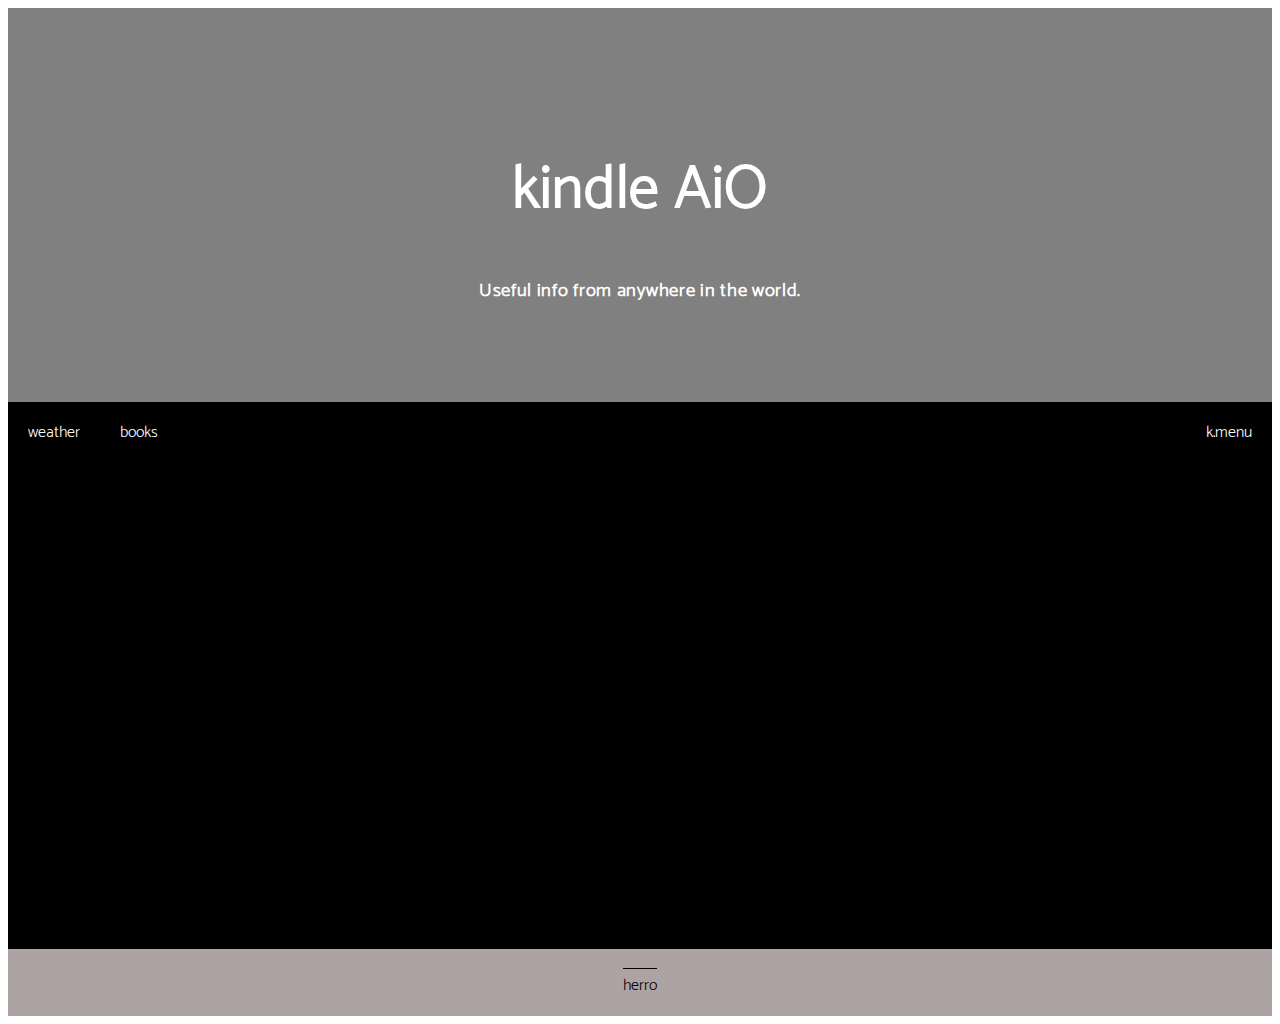
==== index.html @ 25231771 "Add files via upload" ====
<!DOCTYPE html>
<html lang="en">

    <head>
        <title>Amazin' kMenu</title>
        <meta charset="UTF-8">
        <meta name="viewport" content="width=device-width, initial-scale=1">
        <style>
@font-face { font-family: catamaran-light; src: url('catamaran-light.ttf'); } 

            body {
                font-family: catamaran-light, Helvetica, sans-serif;
            }

            .header {
                padding: 80px;
                text-align: center;
                letter-spacing: .70px;
                background: rgb(128, 128, 128);
                color: white;
            }

            .header h1 { 
                font-size: 60px;
            }

            .navbar {
                overflow: hidden;
                background-color: black;
            }

            .navbar a {
                float: left;
                display: block;
                color: white;
                text-align: center;
                padding: 14px 20px;
                text-decoration: none
            }

            .navbar a.right { 
                float: right;
            }

            .navbar a:hover {
                background-color: #ddd;
                color: black;
            }

            * {
                box-sizing: border-box;
            }

            .row { 
                display: flex;
                flex-wrap: wrap;
            }

            .sidetop {
                flex: 30%; 
                background-color: black;
                padding: 20px;
            }

            .sidebottom {
                flex: 100%; 
                background-color: black;
                padding: 20px;
            }

            .main {
                flex: 70%;
                background-color: rgb(173, 163, 163);
                padding: 20px;
                text-align: center;
                text-decoration: overline;
            }

            hr.dotted {
                border-top: 3px dashed #bbb
            }

            hr.solid {
                border-top: 3px solid #bbb
            }

            
        </style>
    </head>
    
    <body>
        <div class="header">
            <h1>kindle AiO</h1>
            <h3>Useful info from anywhere in the world.</h3>
            
        </div>

        <div class="navbar">
            <a href="#">weather</a>
            <a href="#">books</a>
            <a href="#" class="right">k.menu</a>
        </div>

        <div class="row">
            <div class="sidetop">
                <iframe title="Environment Canada Weather" width="300" height="200" src="https://weather.gc.ca/wxlink/wxlink.html?cityCode=on-95&amp;lang=e" allowtransparency="true" frameborder="0"></iframe>
            </div>

            <div class="sidebottom">
                
                <iframe title="Environment Canada Weather" width="300" height="200" src="https://weather.gc.ca/wxlink/wxlink.html?cityCode=on-174&amp;lang=e" allowtransparency="true" frameborder="0"></iframe>
            </div>

            <div class="main">herro</div>
        </div>

    </body>

</html>
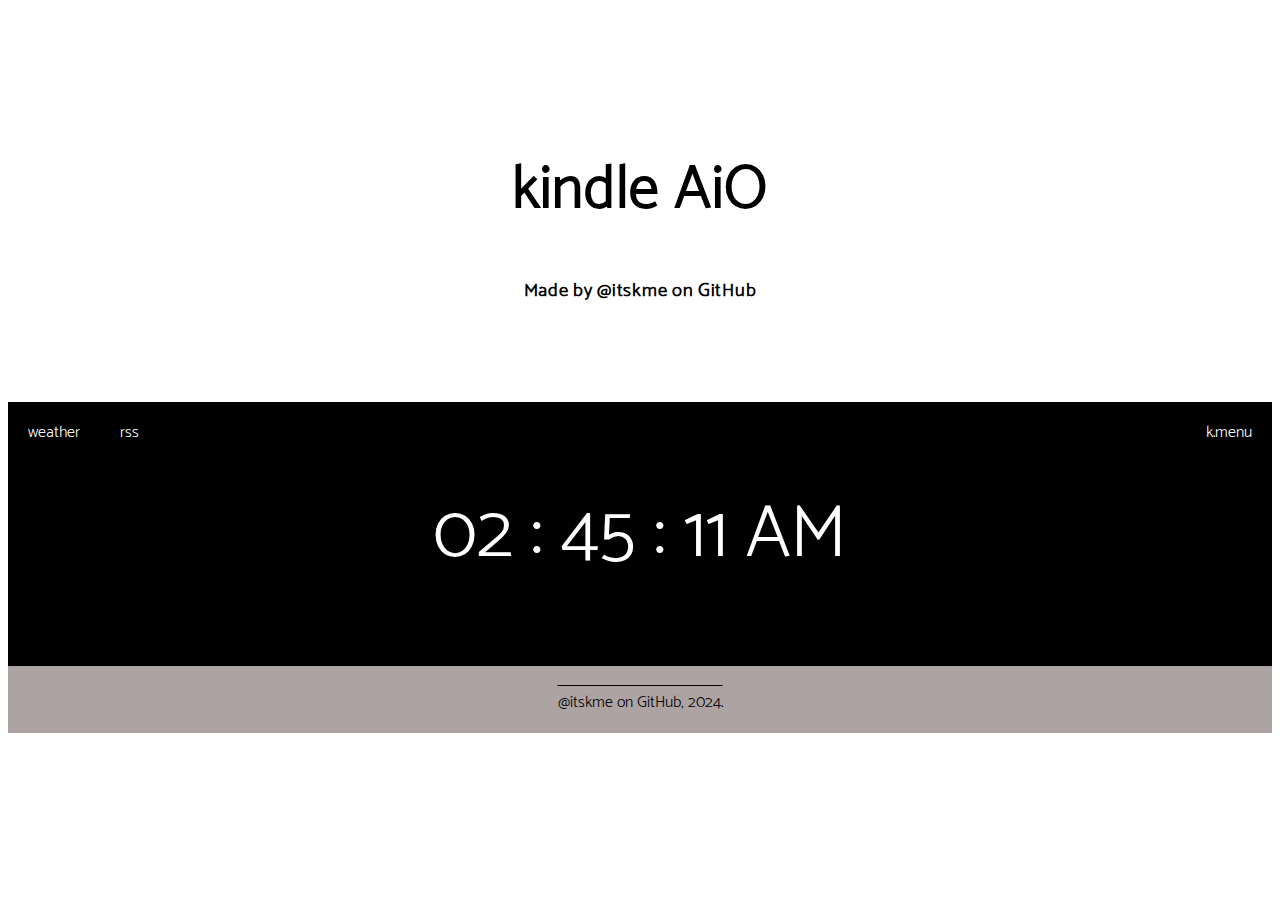
==== commit 312b3572: "working on date/time system for main page" ====
--- a/index.html
+++ b/index.html
@@ -16,8 +16,8 @@
                 padding: 80px;
                 text-align: center;
                 letter-spacing: .70px;
-                background: rgb(128, 128, 128);
-                color: white;
+                background: rgb(255, 255, 255);
+                color: rgb(0, 0, 0);
             }
 
             .header h1 { 
@@ -84,34 +84,108 @@
                 border-top: 3px solid #bbb
             }
 
+            #digital-clock {
+                text-align: center;
+                height:100%;
+                width:100%;
+                display: flex;
+                justify-content: center;
+                font-size: 75px;
+            }
             
+            html {
+            -moz-osx-font-smoothing: grayscale;
+            -webkit-font-smoothing: antialiased;
+            box-sizing: border-box;
+            }
+            .calendar {
+            background-color: #FFF;
+            border-radius: 0.8rem;
+            box-shadow: 0 0.8rem 1.6rem rgba(35, 131, 157, 0.2);
+            padding: 3.2rem;
+            }
+            .calendar__header {
+            font-weight: bold;
+            display: flex;
+            justify-content: space-between;
+            letter-spacing: 0.2rem;
+            padding: 0 0.4rem 1.2rem;
+            text-transform: uppercase;
+            }
+            .calendar__day-names {
+            border-bottom: 0.1rem solid #828889;
+            display: flex;
+            gap: 1.2rem;
+            margin-bottom: 0.8rem;
+            padding: 0.8rem 0;
+            }
+            .calendar__day-name {
+            aspect-ratio: 1;
+            color: #828889;
+            font-weight: normal;
+            text-align: center;
+            width: 2.4rem;
+            }
+            .calendar__day_numbers {
+            display: flex;
+            flex-direction: column;
+            }
+            .calendar__day-numbers-row {
+            display: flex;
+            gap: 1.2rem;
+            padding: 0.6rem 0;
+            }
+            .calendar__day-numbers-row:first-child {
+            justify-content: flex-end;
+            }
+            .calendar__day-number {
+            align-content: center;
+            justify-content: center;
+            aspect-ratio: 1;
+            color: #000;
+            display: flex;
+            line-height: 1.4;
+            text-align: center;
+            width: 2.4rem;
+            }
+            .calendar__day-number--current {
+            background-color: #23839D;
+            border-radius: 50%;
+            box-shadow: 0 0 0 0.4rem #23839D;
+            color: #FFF;
+            }
         </style>
     </head>
     
     <body>
         <div class="header">
             <h1>kindle AiO</h1>
-            <h3>Useful info from anywhere in the world.</h3>
+            <h3>Made by @itskme on GitHub</h3>
             
         </div>
 
         <div class="navbar">
-            <a href="#">weather</a>
-            <a href="#">books</a>
-            <a href="#" class="right">k.menu</a>
+            <a href="weather.html">weather</a>
+            <a href="#">rss</a>
+            <a href="index.html" class="right">k.menu</a>
         </div>
 
         <div class="row">
+
+            <div id = "digital-clock"> </div>
+            <script src = "script.js"> </script>
+            
+
             <div class="sidetop">
-                <iframe title="Environment Canada Weather" width="300" height="200" src="https://weather.gc.ca/wxlink/wxlink.html?cityCode=on-95&amp;lang=e" allowtransparency="true" frameborder="0"></iframe>
+                
             </div>
 
             <div class="sidebottom">
                 
-                <iframe title="Environment Canada Weather" width="300" height="200" src="https://weather.gc.ca/wxlink/wxlink.html?cityCode=on-174&amp;lang=e" allowtransparency="true" frameborder="0"></iframe>
+                
             </div>
 
-            <div class="main">herro</div>
+            <div class="main">@itskme on GitHub, 2024.</div>
         </div>
 
     </body>
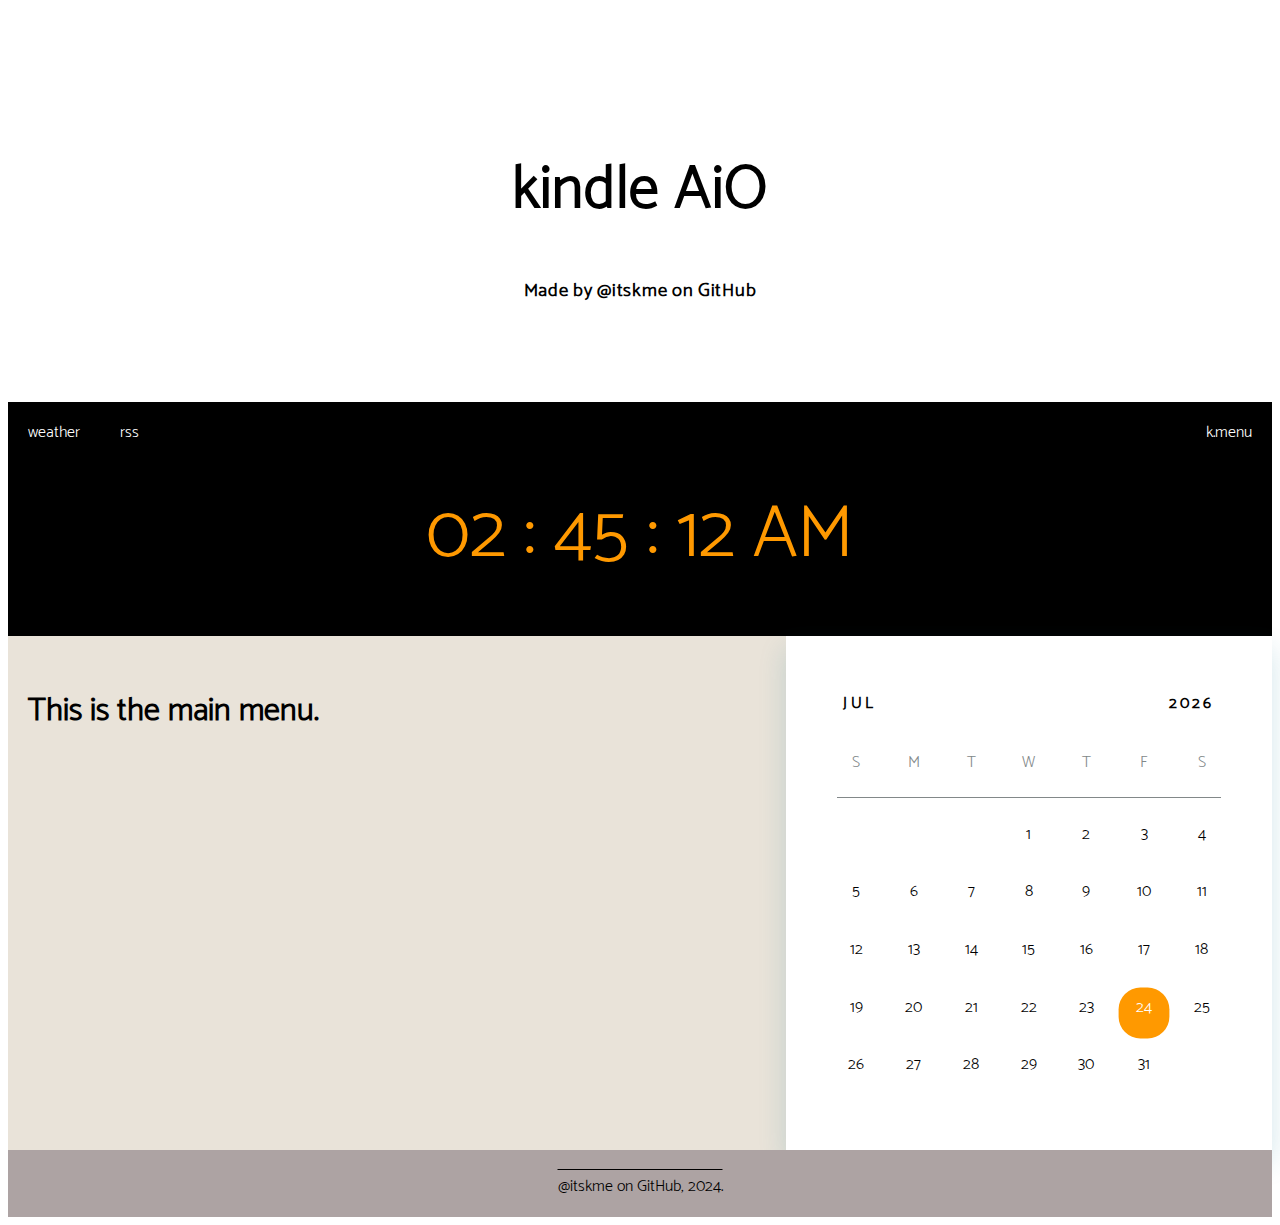
==== commit 3a7f2f3f: "Polish the home menu" ====
--- a/index.html
+++ b/index.html
@@ -58,14 +58,16 @@
 
             .sidetop {
                 flex: 30%; 
-                background-color: black;
+                background-color: rgb(233, 227, 217);
                 padding: 20px;
             }
 
             .sidebottom {
-                flex: 100%; 
-                background-color: black;
+                flex: 1%; 
+                background-color: white;
                 padding: 20px;
+                
+                float:right;
             }
 
             .main {
@@ -91,6 +93,8 @@
                 display: flex;
                 justify-content: center;
                 font-size: 75px;
+                padding-bottom: 50px;
+                -webkit-text-fill-color: #ff9900;
             }
             
             html {
@@ -100,9 +104,10 @@
             }
             .calendar {
             background-color: #FFF;
-            border-radius: 0.8rem;
+            border-radius: 0rem;
             box-shadow: 0 0.8rem 1.6rem rgba(35, 131, 157, 0.2);
             padding: 3.2rem;
+            
             }
             .calendar__header {
             font-weight: bold;
@@ -149,9 +154,9 @@
             width: 2.4rem;
             }
             .calendar__day-number--current {
-            background-color: #23839D;
-            border-radius: 50%;
-            box-shadow: 0 0 0 0.4rem #23839D;
+            background-color: #ff9900;
+            border-radius: 40%;
+            box-shadow: 0 0 0 0.4rem #ff9900;
             color: #FFF;
             }
         </style>
@@ -177,13 +182,28 @@
             
 
             <div class="sidetop">
-                
+                <h1>This is the main menu. </h1>
             </div>
 
-            <div class="sidebottom">
-                
-                
-            </div>
+            <div class="calendar">
+                <header class="calendar__header">
+                  <div class="calendar__month"></div>
+                  <div class="calendar__year"></div>
+                </header>
+                <div class="calendar__grid">
+                  <div class="calendar__day-names">
+                    <span class="calendar__day-name">S</span>
+                    <span class="calendar__day-name">M</span>
+                    <span class="calendar__day-name">T</span>
+                    <span class="calendar__day-name">W</span>
+                    <span class="calendar__day-name">T</span>
+                    <span class="calendar__day-name">F</span>
+                    <span class="calendar__day-name">S</span>
+                  </div>
+                  <div class="calendar__day-numbers"></div>
+                </div>
+              </div>
+              <script src="date.js"></script>
 
             <div class="main">@itskme on GitHub, 2024.</div>
         </div>
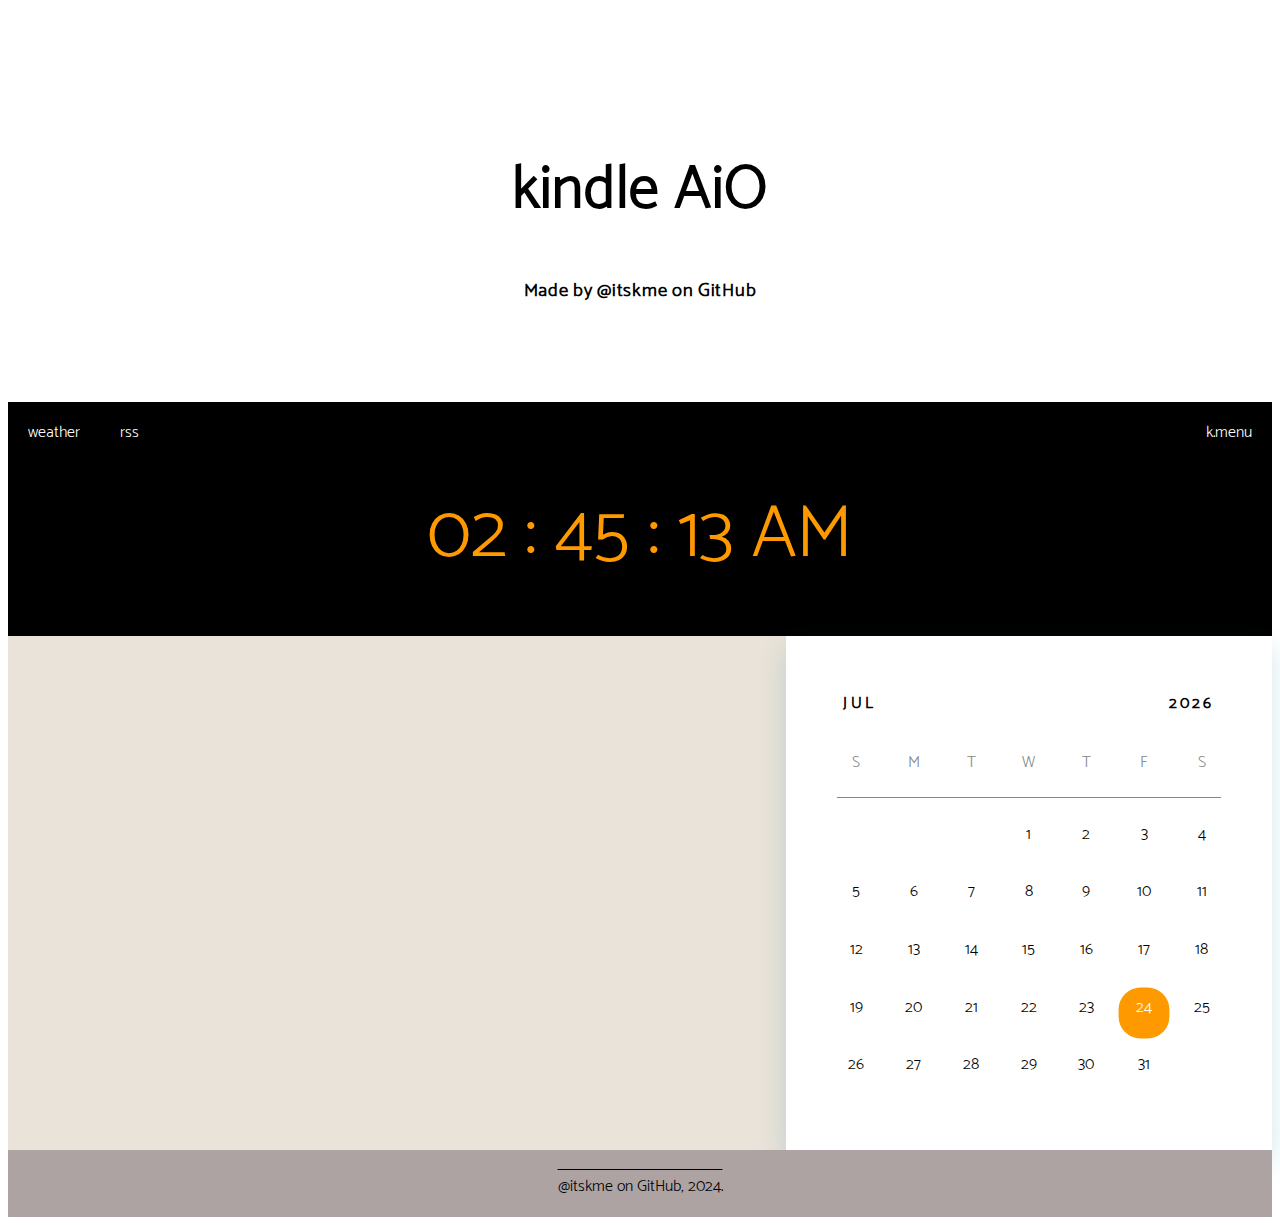
==== commit 94685e9c: "experimental rss functionality" ====
--- a/index.html
+++ b/index.html
@@ -182,7 +182,7 @@
             
 
             <div class="sidetop">
-                <h1>This is the main menu. </h1>
+                <h1><script src="//rss.bloople.net/?url=http%3A%2F%2Frss.cnn.com%2Frss%2Fmoney_latest.rss&showtitle=false&type=js"></script></h1>
             </div>
 
             <div class="calendar">
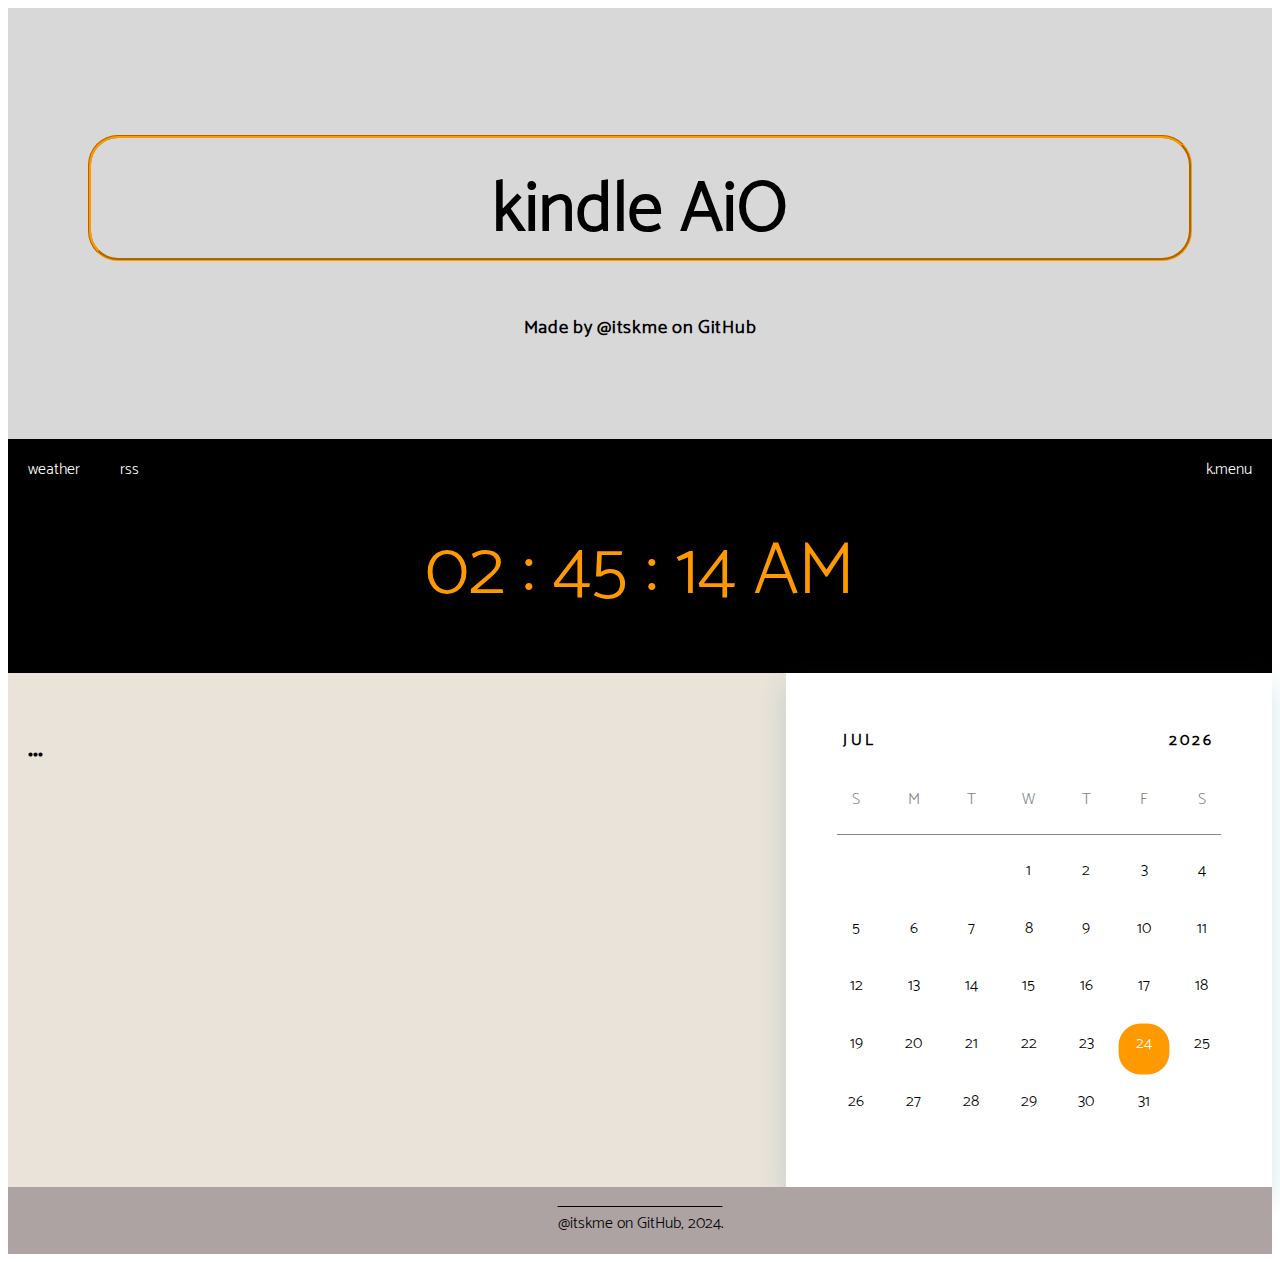
==== commit 77c68689: "time wasted" ====
--- a/index.html
+++ b/index.html
@@ -5,168 +5,14 @@
         <title>Amazin' kMenu</title>
         <meta charset="UTF-8">
         <meta name="viewport" content="width=device-width, initial-scale=1">
-        <style>
-@font-face { font-family: catamaran-light; src: url('catamaran-light.ttf'); } 
+        <link rel="stylesheet" type="text/css" href="styles.css" />
 
-            body {
-                font-family: catamaran-light, Helvetica, sans-serif;
-            }
-
-            .header {
-                padding: 80px;
-                text-align: center;
-                letter-spacing: .70px;
-                background: rgb(255, 255, 255);
-                color: rgb(0, 0, 0);
-            }
-
-            .header h1 { 
-                font-size: 60px;
-            }
-
-            .navbar {
-                overflow: hidden;
-                background-color: black;
-            }
-
-            .navbar a {
-                float: left;
-                display: block;
-                color: white;
-                text-align: center;
-                padding: 14px 20px;
-                text-decoration: none
-            }
-
-            .navbar a.right { 
-                float: right;
-            }
-
-            .navbar a:hover {
-                background-color: #ddd;
-                color: black;
-            }
-
-            * {
-                box-sizing: border-box;
-            }
-
-            .row { 
-                display: flex;
-                flex-wrap: wrap;
-            }
-
-            .sidetop {
-                flex: 30%; 
-                background-color: rgb(233, 227, 217);
-                padding: 20px;
-            }
-
-            .sidebottom {
-                flex: 1%; 
-                background-color: white;
-                padding: 20px;
-                
-                float:right;
-            }
-
-            .main {
-                flex: 70%;
-                background-color: rgb(173, 163, 163);
-                padding: 20px;
-                text-align: center;
-                text-decoration: overline;
-            }
-
-            hr.dotted {
-                border-top: 3px dashed #bbb
-            }
-
-            hr.solid {
-                border-top: 3px solid #bbb
-            }
-
-            #digital-clock {
-                text-align: center;
-                height:100%;
-                width:100%;
-                display: flex;
-                justify-content: center;
-                font-size: 75px;
-                padding-bottom: 50px;
-                -webkit-text-fill-color: #ff9900;
-            }
-            
-            html {
-            -moz-osx-font-smoothing: grayscale;
-            -webkit-font-smoothing: antialiased;
-            box-sizing: border-box;
-            }
-            .calendar {
-            background-color: #FFF;
-            border-radius: 0rem;
-            box-shadow: 0 0.8rem 1.6rem rgba(35, 131, 157, 0.2);
-            padding: 3.2rem;
-            
-            }
-            .calendar__header {
-            font-weight: bold;
-            display: flex;
-            justify-content: space-between;
-            letter-spacing: 0.2rem;
-            padding: 0 0.4rem 1.2rem;
-            text-transform: uppercase;
-            }
-            .calendar__day-names {
-            border-bottom: 0.1rem solid #828889;
-            display: flex;
-            gap: 1.2rem;
-            margin-bottom: 0.8rem;
-            padding: 0.8rem 0;
-            }
-            .calendar__day-name {
-            aspect-ratio: 1;
-            color: #828889;
-            font-weight: normal;
-            text-align: center;
-            width: 2.4rem;
-            }
-            .calendar__day_numbers {
-            display: flex;
-            flex-direction: column;
-            }
-            .calendar__day-numbers-row {
-            display: flex;
-            gap: 1.2rem;
-            padding: 0.6rem 0;
-            }
-            .calendar__day-numbers-row:first-child {
-            justify-content: flex-end;
-            }
-            .calendar__day-number {
-            align-content: center;
-            justify-content: center;
-            aspect-ratio: 1;
-            color: #000;
-            display: flex;
-            line-height: 1.4;
-            text-align: center;
-            width: 2.4rem;
-            }
-            .calendar__day-number--current {
-            background-color: #ff9900;
-            border-radius: 40%;
-            box-shadow: 0 0 0 0.4rem #ff9900;
-            color: #FFF;
-            }
-        </style>
     </head>
     
     <body>
         <div class="header">
             <h1>kindle AiO</h1>
             <h3>Made by @itskme on GitHub</h3>
-            
         </div>
 
         <div class="navbar">
@@ -182,7 +28,7 @@
             
 
             <div class="sidetop">
-                <h1><script src="//rss.bloople.net/?url=http%3A%2F%2Frss.cnn.com%2Frss%2Fmoney_latest.rss&showtitle=false&type=js"></script></h1>
+                <h1>...</h1>
             </div>
 
             <div class="calendar">
--- a/styles.css
+++ b/styles.css
@@ -0,0 +1,158 @@
+@font-face {
+    font-family: 'catamaran-light';
+    src: url('catamaran-light.ttf')
+}
+            body {
+                font-family: catamaran-light, Helvetica, sans-serif;
+        }
+
+            .header {
+                padding: 80px;
+                text-align: center;
+                letter-spacing: .70px;
+                background: rgb(216, 216, 216);
+                color: rgb(0, 0, 0);
+        }
+
+            .header h1 { 
+                font-size: 70px;
+                border: #ff9900;
+                border-radius: 30px;
+                border-style:groove
+        }
+
+            .navbar {
+                overflow: hidden;
+                background-color: rgb(0, 0, 0);
+        }
+
+            .navbar a {
+                float: left;
+                display: block;
+                color: white;
+                text-align: center;
+                padding: 14px 20px;
+                text-decoration: none
+        }
+
+            .navbar a.right { 
+                float: right;
+        }
+
+            .navbar a:hover {
+                background-color: #ddd;
+                color: black;
+        }
+
+            * {
+                box-sizing: border-box;
+        }
+
+            .row { 
+                display: flex;
+                flex-wrap: wrap;
+        }
+
+            .sidetop {
+                flex: 30%; 
+                background-color: rgb(233, 227, 217);
+                padding: 20px;
+        }
+
+            .sidebottom {
+                flex: 1%; 
+                background-color: white;
+                padding: 20px;
+                
+                float:right;
+        }
+
+            .main {
+                flex: 70%;
+                background-color: rgb(173, 163, 163);
+                padding: 20px;
+                text-align: center;
+                text-decoration: overline;
+        }
+
+            hr.dotted {
+                border-top: 3px dashed #bbb
+        }
+
+            hr.solid {
+                border-top: 3px solid #bbb
+        }
+
+            #digital-clock {
+                text-align: center;
+                height:100%;
+                width:100%;
+                display: flex;
+                justify-content: center;
+                font-size: 75px;
+                padding-bottom: 50px;
+                -webkit-text-fill-color: #ff9900;
+        }
+            
+            html {
+            -moz-osx-font-smoothing: grayscale;
+            -webkit-font-smoothing: antialiased;
+            box-sizing: border-box;
+        }
+            .calendar {
+            background-color: #FFF;
+            border-radius: 0rem;
+            box-shadow: 0 0.8rem 1.6rem rgba(35, 131, 157, 0.2);
+            padding: 3.2rem;
+            
+        }
+            .calendar__header {
+            font-weight: bold;
+            display: flex;
+            justify-content: space-between;
+            letter-spacing: 0.2rem;
+            padding: 0 0.4rem 1.2rem;
+            text-transform: uppercase;
+        }
+            .calendar__day-names {
+            border-bottom: 0.1rem solid #828889;
+            display: flex;
+            gap: 1.2rem;
+            margin-bottom: 0.8rem;
+            padding: 0.8rem 0;
+        }
+            .calendar__day-name {
+            aspect-ratio: 1;
+            color: #828889;
+            font-weight: normal;
+            text-align: center;
+            width: 2.4rem;
+        }
+            .calendar__day_numbers {
+            display: flex;
+            flex-direction: column;
+        }
+            .calendar__day-numbers-row {
+            display: flex;
+            gap: 1.2rem;
+            padding: 0.6rem 0;
+        }
+            .calendar__day-numbers-row:first-child {
+            justify-content: flex-end;
+        }
+            .calendar__day-number {
+            align-content: center;
+            justify-content: center;
+            aspect-ratio: 1;
+            color: #000;
+            display: flex;
+            line-height: 1.4;
+            text-align: center;
+            width: 2.4rem;
+        }
+            .calendar__day-number--current {
+            background-color: #ff9900;
+            border-radius: 40%;
+            box-shadow: 0 0 0 0.4rem #ff9900;
+            color: #FFF;
+        }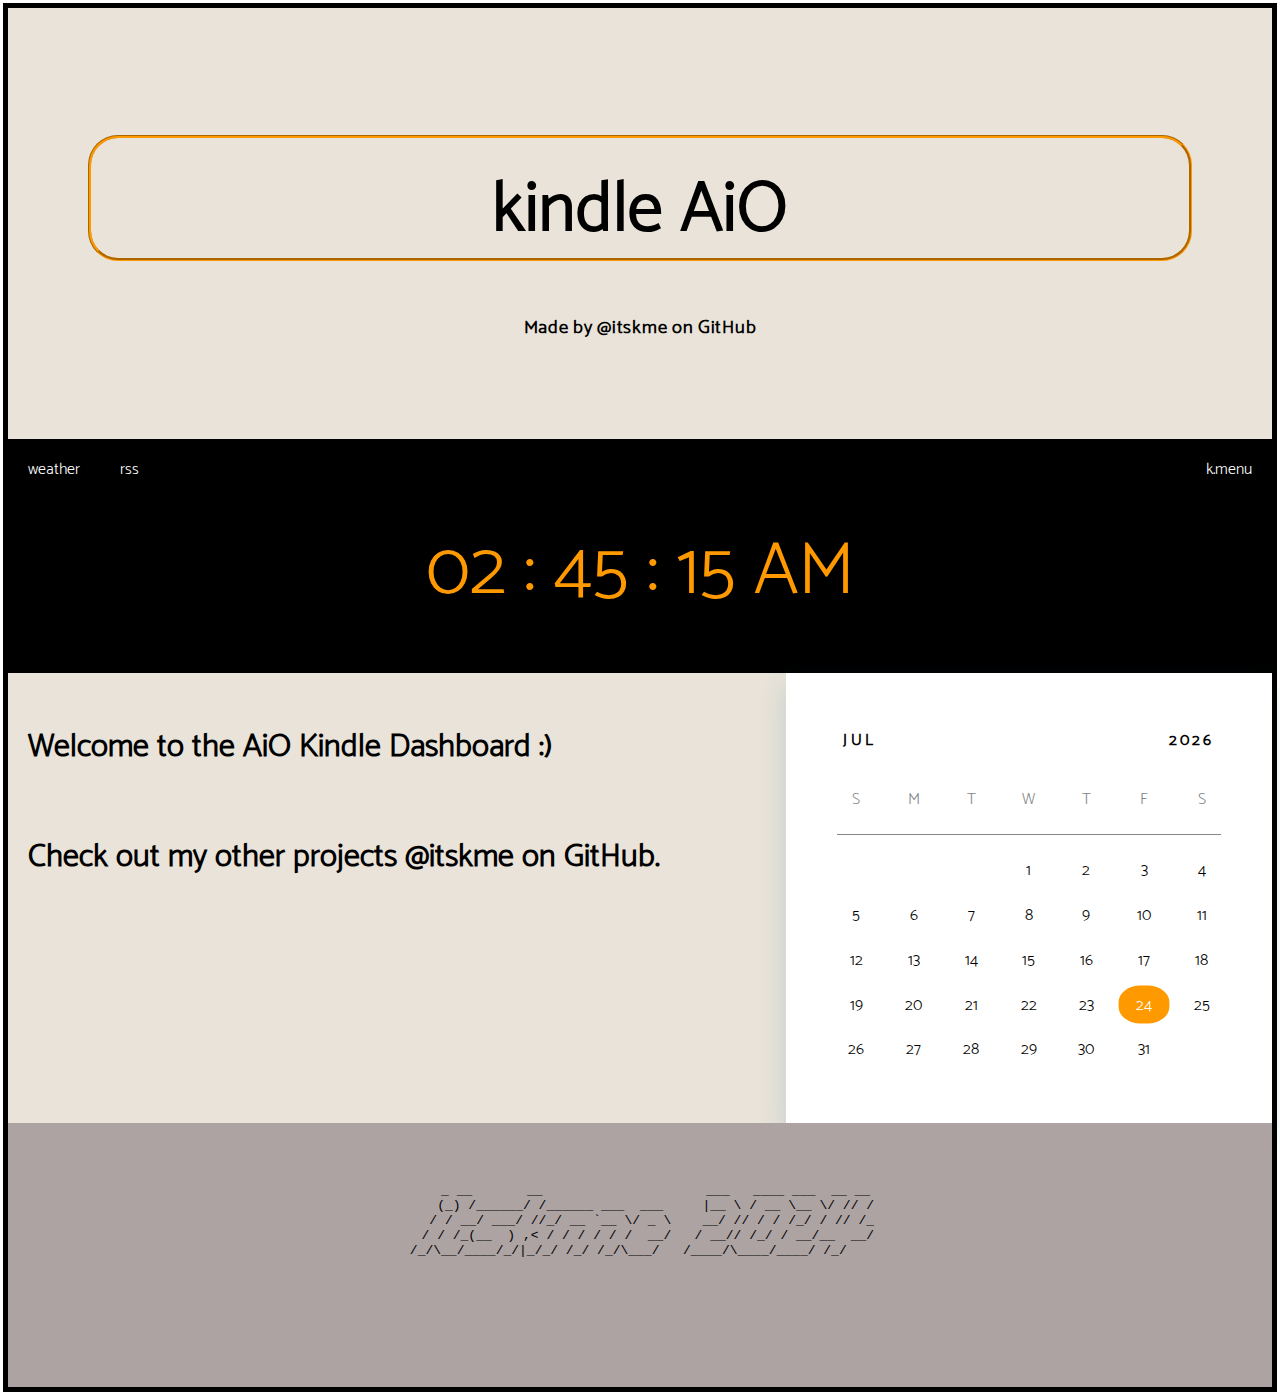
==== commit efd5f8c3: "Finalizing" ====
--- a/index.html
+++ b/index.html
@@ -17,7 +17,7 @@
 
         <div class="navbar">
             <a href="weather.html">weather</a>
-            <a href="#">rss</a>
+            <a href="/RSS-Feed-Reader-master/index.html">rss</a>
             <a href="index.html" class="right">k.menu</a>
         </div>
 
@@ -28,7 +28,11 @@
             
 
             <div class="sidetop">
-                <h1>...</h1>
+                <h1>Welcome to the AiO Kindle Dashboard :)
+                    <br>
+                    <br>
+                    Check out my other projects @itskme on GitHub.
+                </h1>
             </div>
 
             <div class="calendar">
@@ -51,7 +55,15 @@
               </div>
               <script src="date.js"></script>
 
-            <div class="main">@itskme on GitHub, 2024.</div>
+            <div class="main"> <pre>
+    _ __       __                     ___   ____ ___  __ __
+    (_) /______/ /______ ___  ___     |__ \ / __ \__ \/ // /
+   / / __/ ___/ //_/ __ `__ \/ _ \    __/ // / / /_/ / // /_
+  / / /_(__  ) ,< / / / / / /  __/   / __// /_/ / __/__  __/
+ /_/\__/____/_/|_/_/ /_/ /_/\___/   /____/\____/____/ /_/    
+            </pre>
+           
+            </div>
         </div>
 
     </body>
--- a/styles.css
+++ b/styles.css
@@ -4,13 +4,14 @@
 }
             body {
                 font-family: catamaran-light, Helvetica, sans-serif;
+                outline: 5px solid black
         }
 
             .header {
                 padding: 80px;
                 text-align: center;
                 letter-spacing: .70px;
-                background: rgb(216, 216, 216);
+                background: rgb(233, 227, 217);
                 color: rgb(0, 0, 0);
         }
 
@@ -53,6 +54,23 @@
                 flex-wrap: wrap;
         }
 
+            .roww { 
+                display: flex;
+                flex-wrap: wrap;
+        }
+
+            .sidetopw {
+                flex: 30%; 
+                background-color: black;
+                padding: 20px;
+            }
+
+            .sidebottomw {
+                flex: 100%; 
+                background-color: black;
+                padding: 20px; 
+        }
+
             .sidetop {
                 flex: 30%; 
                 background-color: rgb(233, 227, 217);
@@ -68,11 +86,13 @@
         }
 
             .main {
-                flex: 70%;
+                flex:100%;
                 background-color: rgb(173, 163, 163);
                 padding: 20px;
                 text-align: center;
-                text-decoration: overline;
+                text-decoration: none;
+                white-space: pre-wrap;
+                width: wrap
         }
 
             hr.dotted {
@@ -143,12 +163,13 @@
             .calendar__day-number {
             align-content: center;
             justify-content: center;
-            aspect-ratio: 1;
+            aspect-ratio: 1.5;
             color: #000;
             display: flex;
             line-height: 1.4;
             text-align: center;
             width: 2.4rem;
+            
         }
             .calendar__day-number--current {
             background-color: #ff9900;
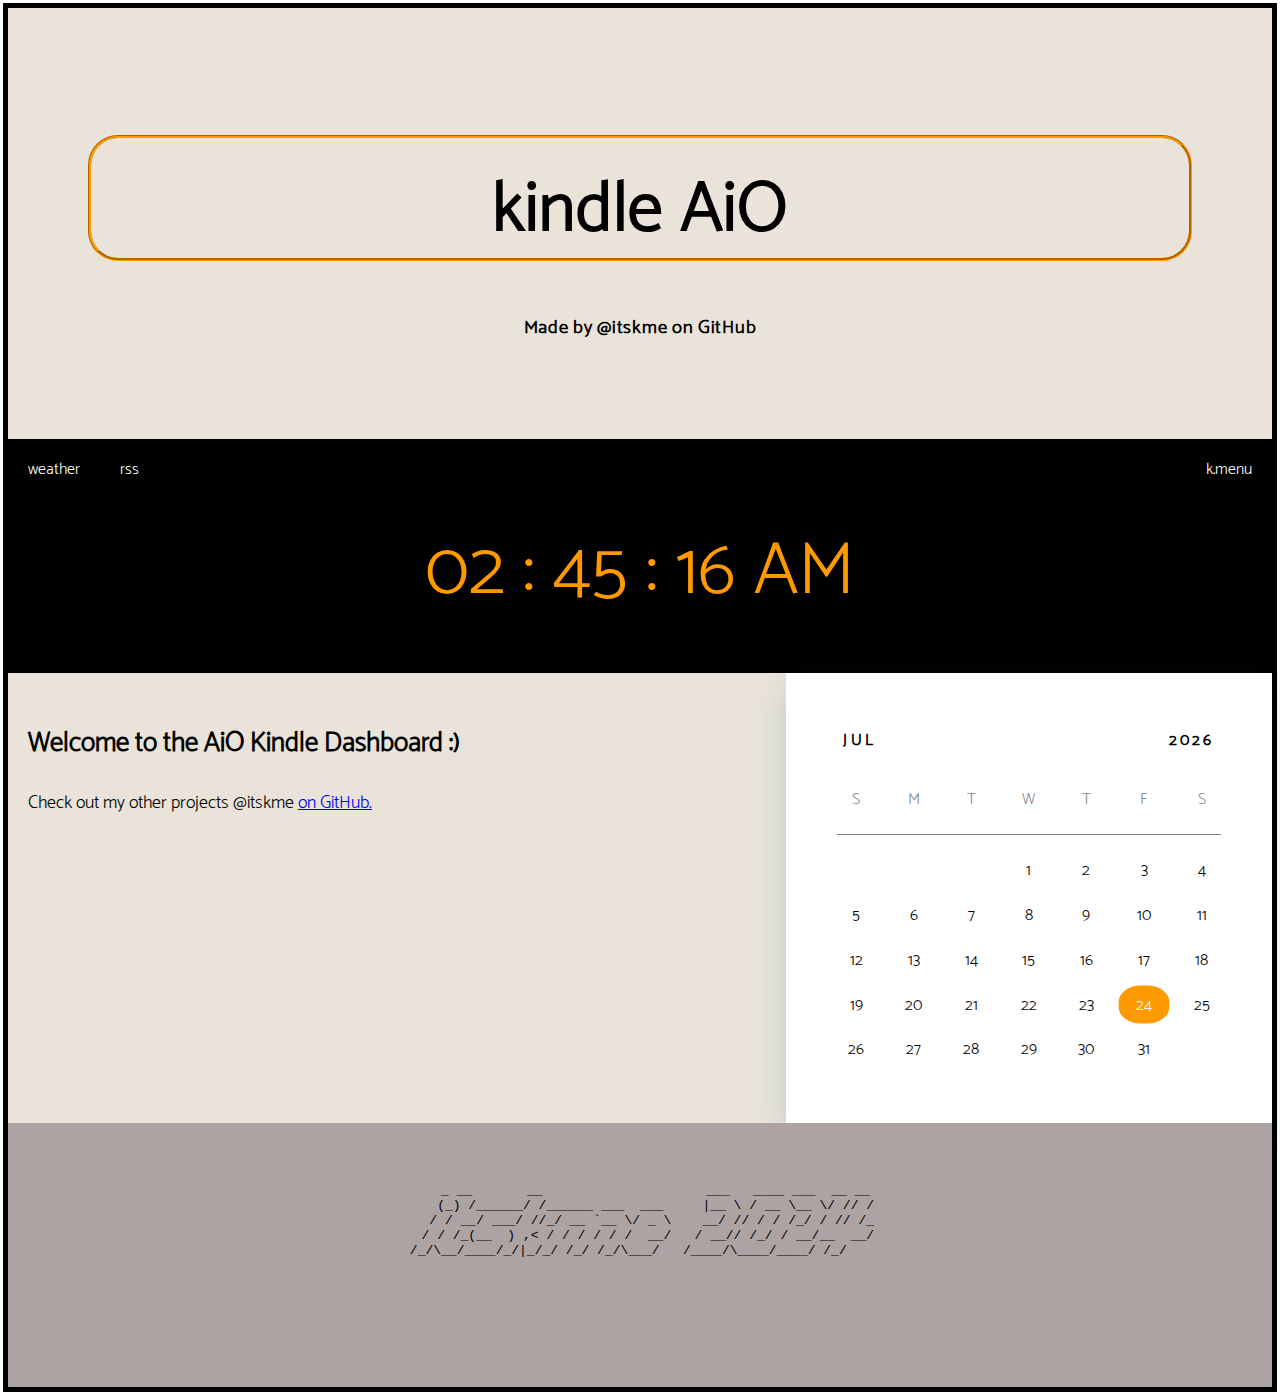
==== commit 4efbaa02: "Final" ====
--- a/index.html
+++ b/index.html
@@ -28,11 +28,13 @@
             
 
             <div class="sidetop">
-                <h1>Welcome to the AiO Kindle Dashboard :)
-                    <br>
-                    <br>
-                    Check out my other projects @itskme on GitHub.
-                </h1>
+                <p>
+                    <h2>Welcome to the AiO Kindle Dashboard :)</h2>
+                    Check out my other projects @itskme 
+                      <a href="http://blogs.studentlife.utoronto.ca/innovationhub/files/2021/05/TIL_FinalApril2021_Compressed.pdf" target="_blank" class="news-link" overflow-wrap: break-word;>
+                        on GitHub. 
+                      </a>
+                    </p>
             </div>
 
             <div class="calendar">
--- a/styles.css
+++ b/styles.css
@@ -75,6 +75,8 @@
                 flex: 30%; 
                 background-color: rgb(233, 227, 217);
                 padding: 20px;
+                padding-bottom: 40px;
+                font-size: large;
         }
 
             .sidebottom {
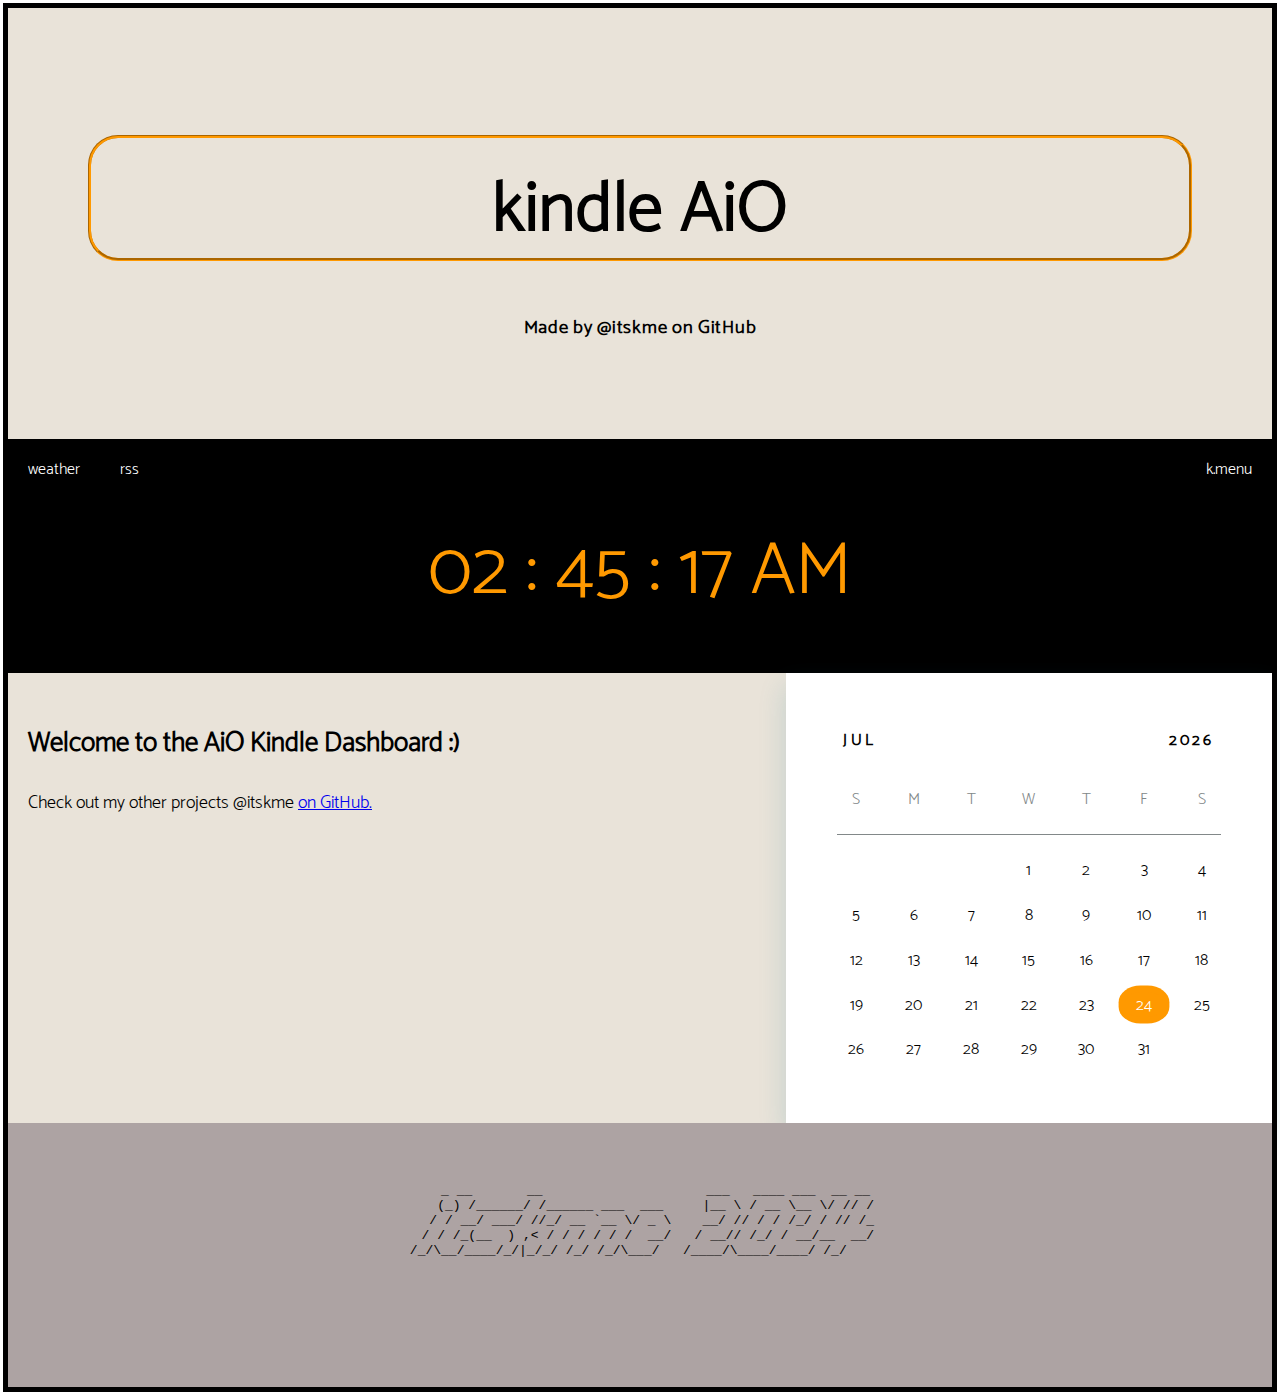
==== commit cbf93dda: "fixed a bad link" ====
--- a/index.html
+++ b/index.html
@@ -31,7 +31,7 @@
                 <p>
                     <h2>Welcome to the AiO Kindle Dashboard :)</h2>
                     Check out my other projects @itskme 
-                      <a href="http://blogs.studentlife.utoronto.ca/innovationhub/files/2021/05/TIL_FinalApril2021_Compressed.pdf" target="_blank" class="news-link" overflow-wrap: break-word;>
+                      <a href="https://github.com/itskme/" target="_blank" class="news-link" overflow-wrap: break-word;>
                         on GitHub. 
                       </a>
                     </p>
